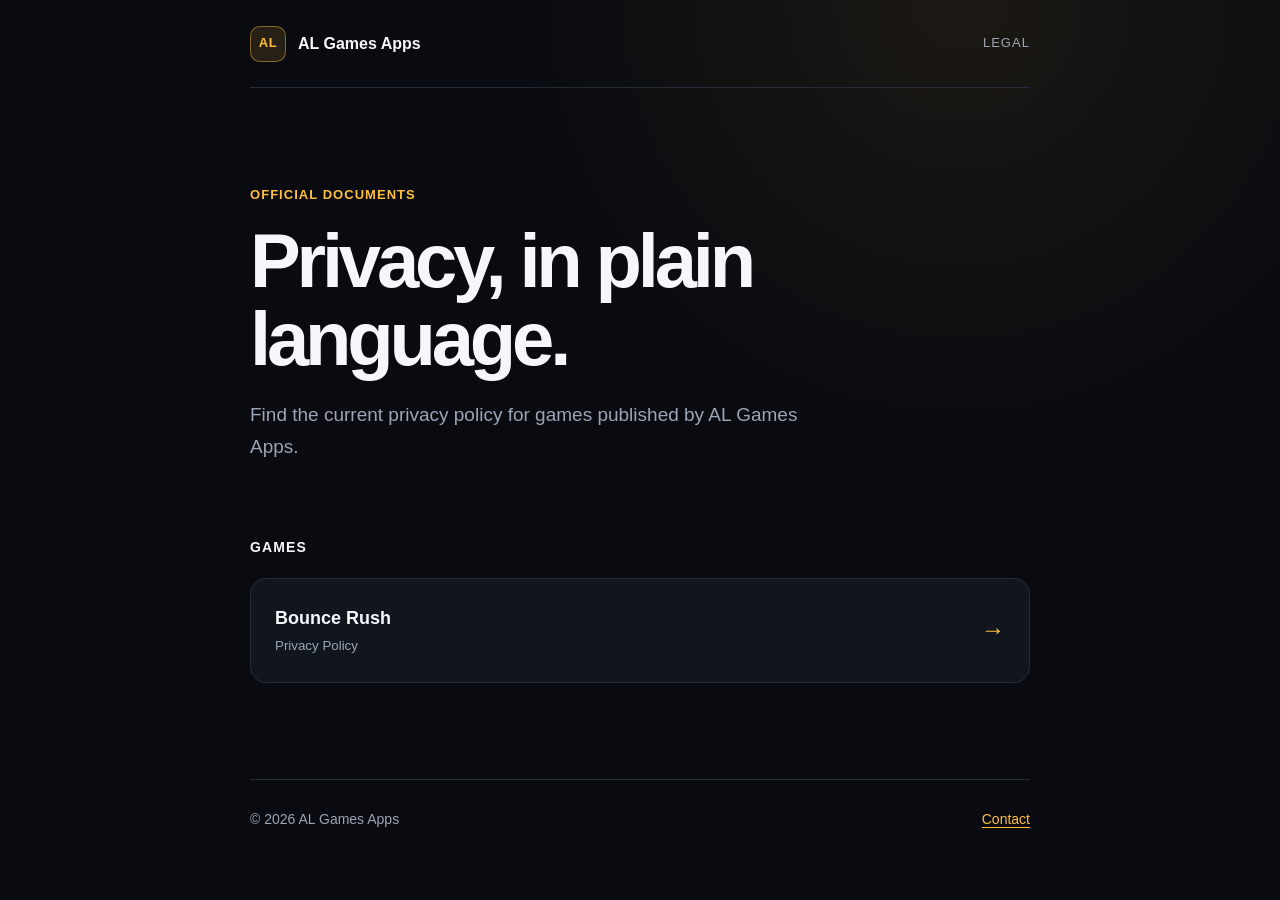
==== index.html @ 104a56b6 "Publish Bounce Rush privacy policy" ====
<!doctype html>
<html lang="en">
  <head>
    <meta charset="utf-8">
    <meta name="viewport" content="width=device-width, initial-scale=1">
    <meta name="robots" content="noindex, nofollow">
    <meta name="description" content="Official legal pages for games published by AL Games Apps.">
    <title>Legal — AL Games Apps</title>
    <link rel="stylesheet" href="/assets/styles.css">
  </head>
  <body>
    <main class="shell">
      <header class="site-header">
        <a class="brand" href="/" aria-label="AL Games Apps legal home">
          <span class="brand-mark" aria-hidden="true">AL</span>
          <span>AL Games Apps</span>
        </a>
        <span class="header-label">Legal</span>
      </header>

      <section class="hero">
        <p class="eyebrow">Official documents</p>
        <h1>Privacy, in plain language.</h1>
        <p class="hero-copy">
          Find the current privacy policy for games published by AL Games Apps.
        </p>
      </section>

      <section class="policy-list" aria-labelledby="games-heading">
        <h2 id="games-heading">Games</h2>
        <a class="policy-card" href="/bouncerush/privacy/">
          <span>
            <strong>Bounce Rush</strong>
            <small>Privacy Policy</small>
          </span>
          <span class="arrow" aria-hidden="true">→</span>
        </a>
      </section>

      <footer>
        <span>© <span id="year">2026</span> AL Games Apps</span>
        <a href="mailto:alimirzayef@gmail.com">Contact</a>
      </footer>
    </main>
    <script>
      document.getElementById("year").textContent = new Date().getFullYear();
    </script>
  </body>
</html>
---- assets/styles.css ----
:root {
  color-scheme: dark;
  --background: #090b10;
  --surface: #11151d;
  --surface-hover: #171c27;
  --text: #f5f7fb;
  --muted: #9ba5b5;
  --line: #252c39;
  --accent: #ffbe3f;
  --accent-soft: rgba(255, 190, 63, 0.12);
  --max-width: 780px;
}

* {
  box-sizing: border-box;
}

html {
  scroll-behavior: smooth;
}

body {
  min-height: 100vh;
  margin: 0;
  background:
    radial-gradient(circle at 75% 0%, rgba(255, 190, 63, 0.08), transparent 28rem),
    var(--background);
  color: var(--text);
  font-family:
    Inter, ui-sans-serif, -apple-system, BlinkMacSystemFont, "Segoe UI",
    sans-serif;
  font-size: 16px;
  line-height: 1.7;
  -webkit-font-smoothing: antialiased;
}

a {
  color: inherit;
}

.shell {
  width: min(calc(100% - 40px), var(--max-width));
  margin: 0 auto;
}

.site-header {
  display: flex;
  align-items: center;
  justify-content: space-between;
  min-height: 88px;
  border-bottom: 1px solid var(--line);
}

.brand {
  display: inline-flex;
  gap: 12px;
  align-items: center;
  color: var(--text);
  font-weight: 700;
  text-decoration: none;
}

.brand-mark {
  display: grid;
  width: 36px;
  height: 36px;
  place-items: center;
  border: 1px solid rgba(255, 190, 63, 0.45);
  border-radius: 10px;
  background: var(--accent-soft);
  color: var(--accent);
  font-size: 13px;
  letter-spacing: 0.04em;
}

.header-label,
.eyebrow,
.updated {
  color: var(--muted);
  font-size: 13px;
  letter-spacing: 0.08em;
  text-transform: uppercase;
}

.hero {
  padding: 96px 0 72px;
}

.hero.compact {
  padding: 72px 0 52px;
}

.eyebrow {
  margin: 0 0 16px;
  color: var(--accent);
  font-weight: 700;
}

h1,
h2,
h3,
p {
  margin-top: 0;
}

h1 {
  max-width: 680px;
  margin-bottom: 22px;
  font-size: clamp(2.6rem, 8vw, 4.75rem);
  line-height: 1.02;
  letter-spacing: -0.055em;
}

.compact h1 {
  font-size: clamp(2.45rem, 7vw, 4rem);
}

.hero-copy {
  max-width: 600px;
  margin-bottom: 0;
  color: var(--muted);
  font-size: 19px;
}

.updated {
  display: block;
  margin-top: 24px;
}

.policy-list {
  padding-bottom: 96px;
}

.policy-list h2 {
  margin-bottom: 18px;
  font-size: 14px;
  letter-spacing: 0.08em;
  text-transform: uppercase;
}

.policy-card {
  display: flex;
  align-items: center;
  justify-content: space-between;
  padding: 24px;
  border: 1px solid var(--line);
  border-radius: 16px;
  background: var(--surface);
  text-decoration: none;
  transition:
    transform 160ms ease,
    border-color 160ms ease,
    background 160ms ease;
}

.policy-card:hover,
.policy-card:focus-visible {
  border-color: rgba(255, 190, 63, 0.48);
  background: var(--surface-hover);
  transform: translateY(-2px);
}

.policy-card strong,
.policy-card small {
  display: block;
}

.policy-card strong {
  font-size: 18px;
}

.policy-card small {
  margin-top: 2px;
  color: var(--muted);
}

.arrow {
  color: var(--accent);
  font-size: 24px;
}

.document {
  padding-bottom: 72px;
}

.notice {
  margin-bottom: 48px;
  padding: 20px 22px;
  border: 1px solid rgba(255, 190, 63, 0.24);
  border-radius: 14px;
  background: var(--accent-soft);
  color: #e8dfcc;
}

.document section {
  padding: 34px 0;
  border-top: 1px solid var(--line);
}

.document h2 {
  margin-bottom: 14px;
  font-size: 23px;
  line-height: 1.3;
  letter-spacing: -0.02em;
}

.document h3 {
  margin: 24px 0 8px;
  font-size: 17px;
}

.document p,
.document li {
  color: #c4cbd6;
}

.document ul {
  padding-left: 22px;
}

.document li + li {
  margin-top: 8px;
}

.document a,
footer a {
  color: var(--accent);
  text-underline-offset: 3px;
}

footer {
  display: flex;
  justify-content: space-between;
  padding: 28px 0 44px;
  border-top: 1px solid var(--line);
  color: var(--muted);
  font-size: 14px;
}

@media (max-width: 560px) {
  .shell {
    width: min(calc(100% - 28px), var(--max-width));
  }

  .site-header {
    min-height: 74px;
  }

  .hero {
    padding: 64px 0 52px;
  }

  .hero.compact {
    padding: 52px 0 40px;
  }

  .policy-list {
    padding-bottom: 64px;
  }

  .document section {
    padding: 28px 0;
  }
}
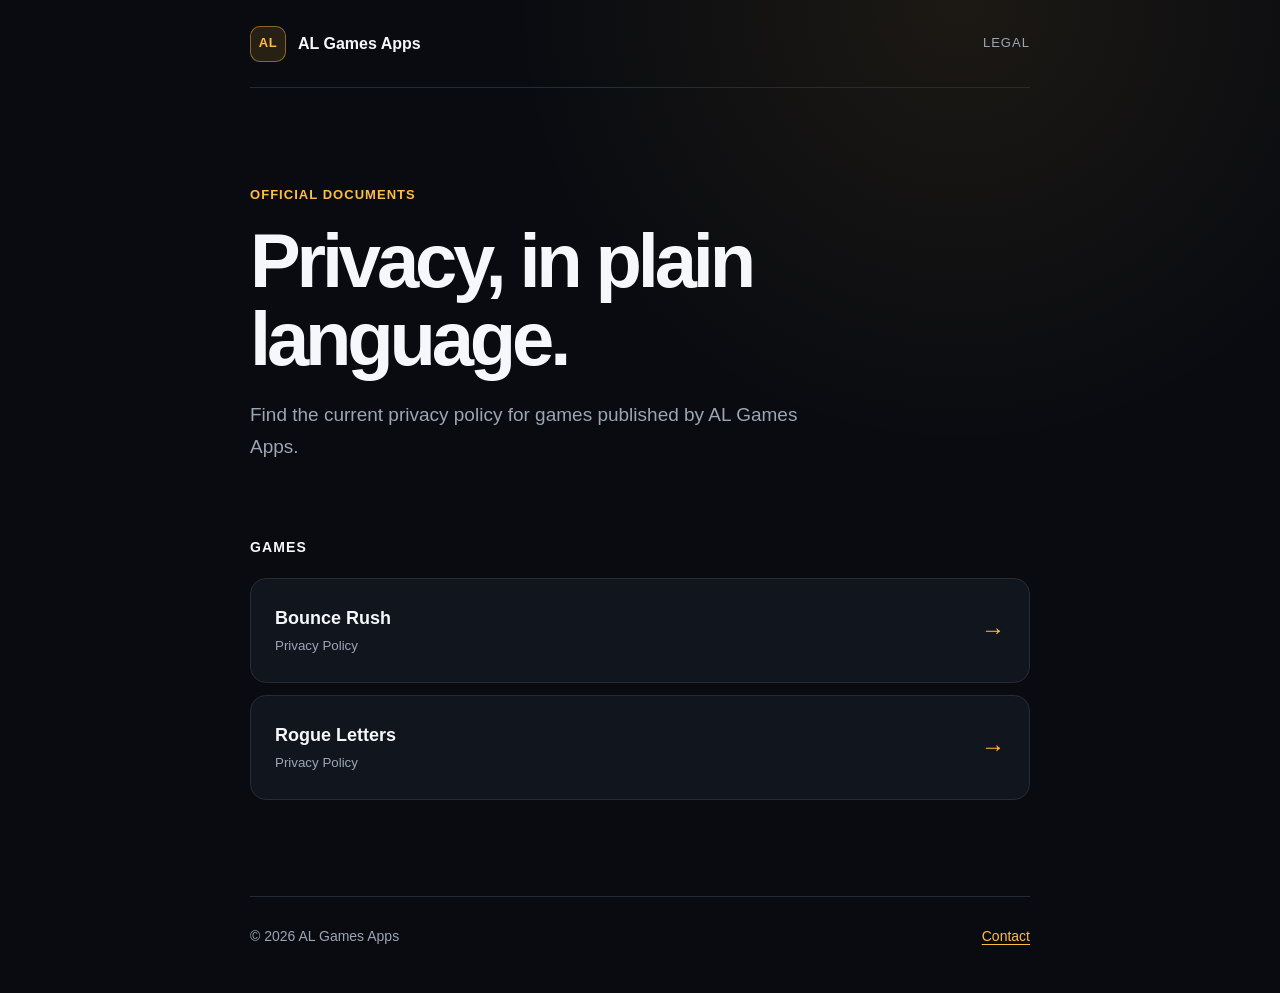
==== commit a7a69d50: "Publish Rogue Letters privacy policy" ====
--- a/index.html
+++ b/index.html
@@ -35,6 +35,13 @@
           </span>
           <span class="arrow" aria-hidden="true">→</span>
         </a>
+        <a class="policy-card" href="/rogueletters/privacy/">
+          <span>
+            <strong>Rogue Letters</strong>
+            <small>Privacy Policy</small>
+          </span>
+          <span class="arrow" aria-hidden="true">→</span>
+        </a>
       </section>
 
       <footer>
@@ -47,4 +54,3 @@
     </script>
   </body>
 </html>
-
--- a/assets/styles.css
+++ b/assets/styles.css
@@ -160,6 +160,10 @@
   transform: translateY(-2px);
 }
 
+.policy-card + .policy-card {
+  margin-top: 12px;
+}
+
 .policy-card strong,
 .policy-card small {
   display: block;
@@ -262,4 +266,3 @@
     padding: 28px 0;
   }
 }
-
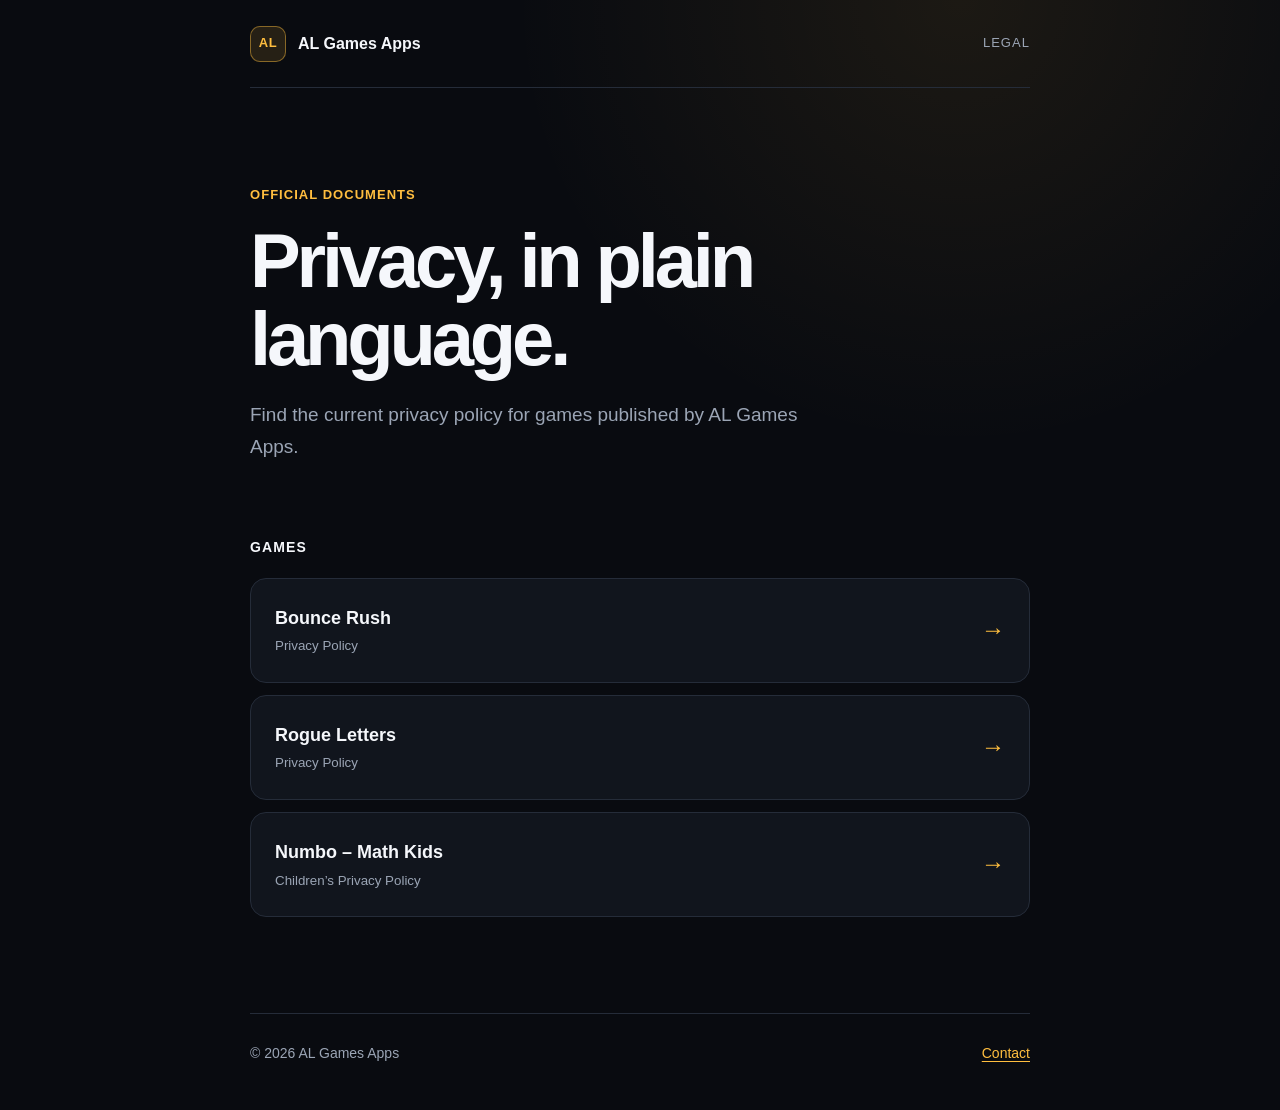
==== commit c7ceca35: "Publish Numbo Math Kids privacy policy" ====
--- a/index.html
+++ b/index.html
@@ -42,6 +42,13 @@
           </span>
           <span class="arrow" aria-hidden="true">→</span>
         </a>
+        <a class="policy-card" href="/numbo-math-kids/privacy/">
+          <span>
+            <strong>Numbo – Math Kids</strong>
+            <small>Children’s Privacy Policy</small>
+          </span>
+          <span class="arrow" aria-hidden="true">→</span>
+        </a>
       </section>
 
       <footer>
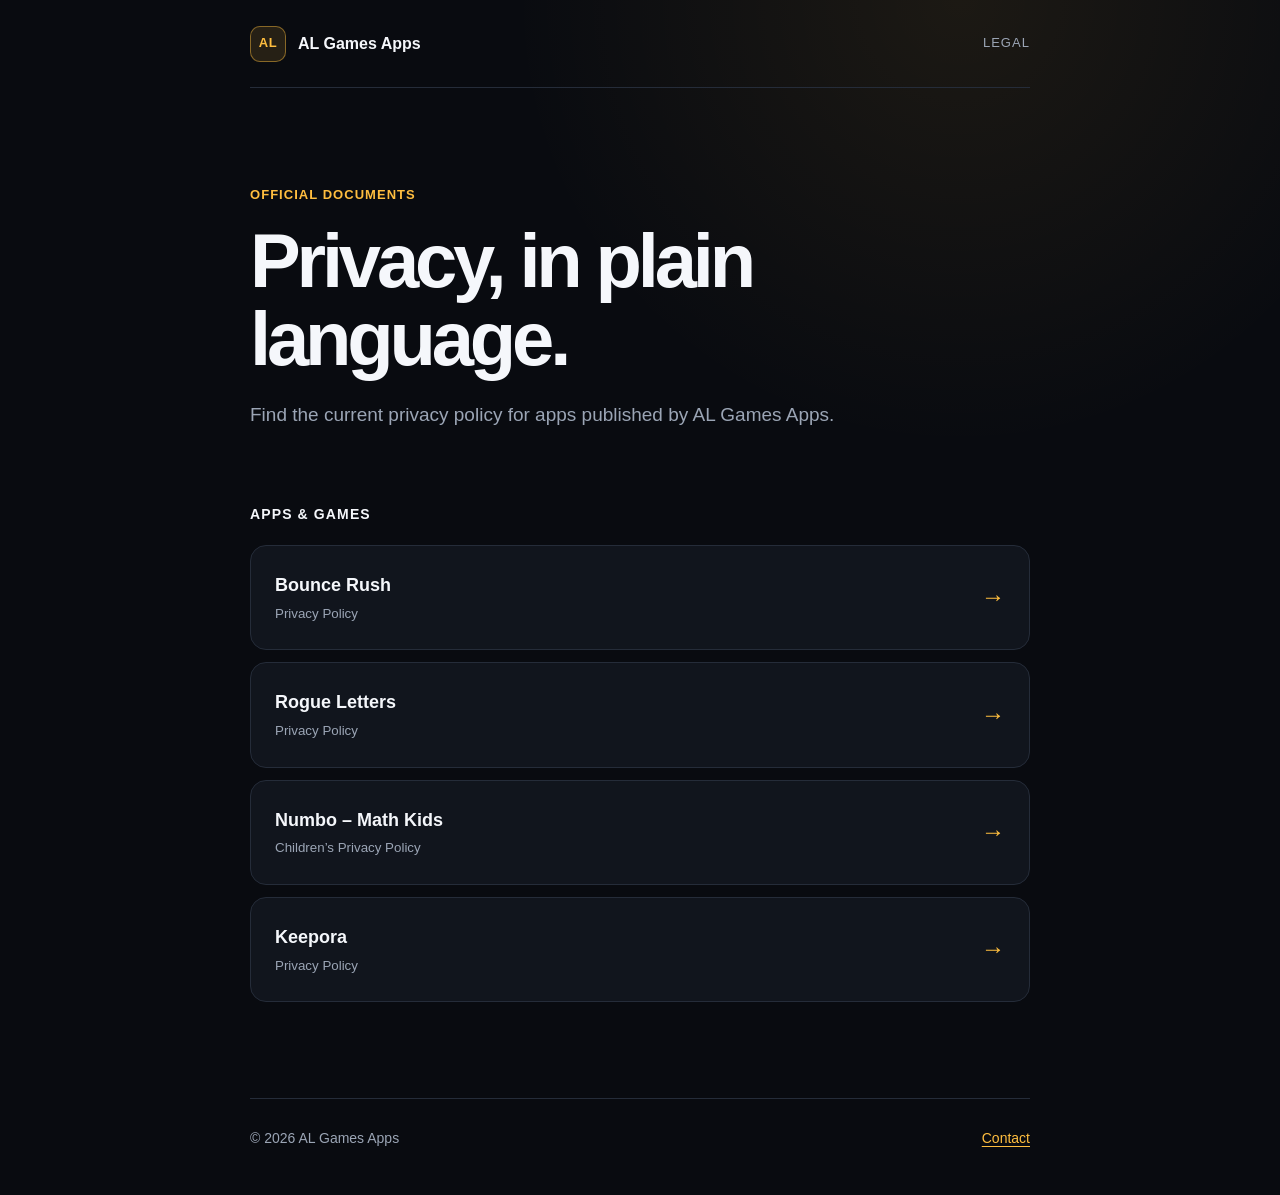
==== commit 00be8bb5: "Add Keepora privacy policy" ====
--- a/index.html
+++ b/index.html
@@ -4,7 +4,7 @@
     <meta charset="utf-8">
     <meta name="viewport" content="width=device-width, initial-scale=1">
     <meta name="robots" content="noindex, nofollow">
-    <meta name="description" content="Official legal pages for games published by AL Games Apps.">
+    <meta name="description" content="Official legal pages for apps published by AL Games Apps.">
     <title>Legal — AL Games Apps</title>
     <link rel="stylesheet" href="/assets/styles.css">
   </head>
@@ -22,12 +22,12 @@
         <p class="eyebrow">Official documents</p>
         <h1>Privacy, in plain language.</h1>
         <p class="hero-copy">
-          Find the current privacy policy for games published by AL Games Apps.
+          Find the current privacy policy for apps published by AL Games Apps.
         </p>
       </section>
 
       <section class="policy-list" aria-labelledby="games-heading">
-        <h2 id="games-heading">Games</h2>
+        <h2 id="games-heading">Apps &amp; Games</h2>
         <a class="policy-card" href="/bouncerush/privacy/">
           <span>
             <strong>Bounce Rush</strong>
@@ -49,6 +49,13 @@
           </span>
           <span class="arrow" aria-hidden="true">→</span>
         </a>
+        <a class="policy-card" href="/keepora/privacy/">
+          <span>
+            <strong>Keepora</strong>
+            <small>Privacy Policy</small>
+          </span>
+          <span class="arrow" aria-hidden="true">→</span>
+        </a>
       </section>
 
       <footer>
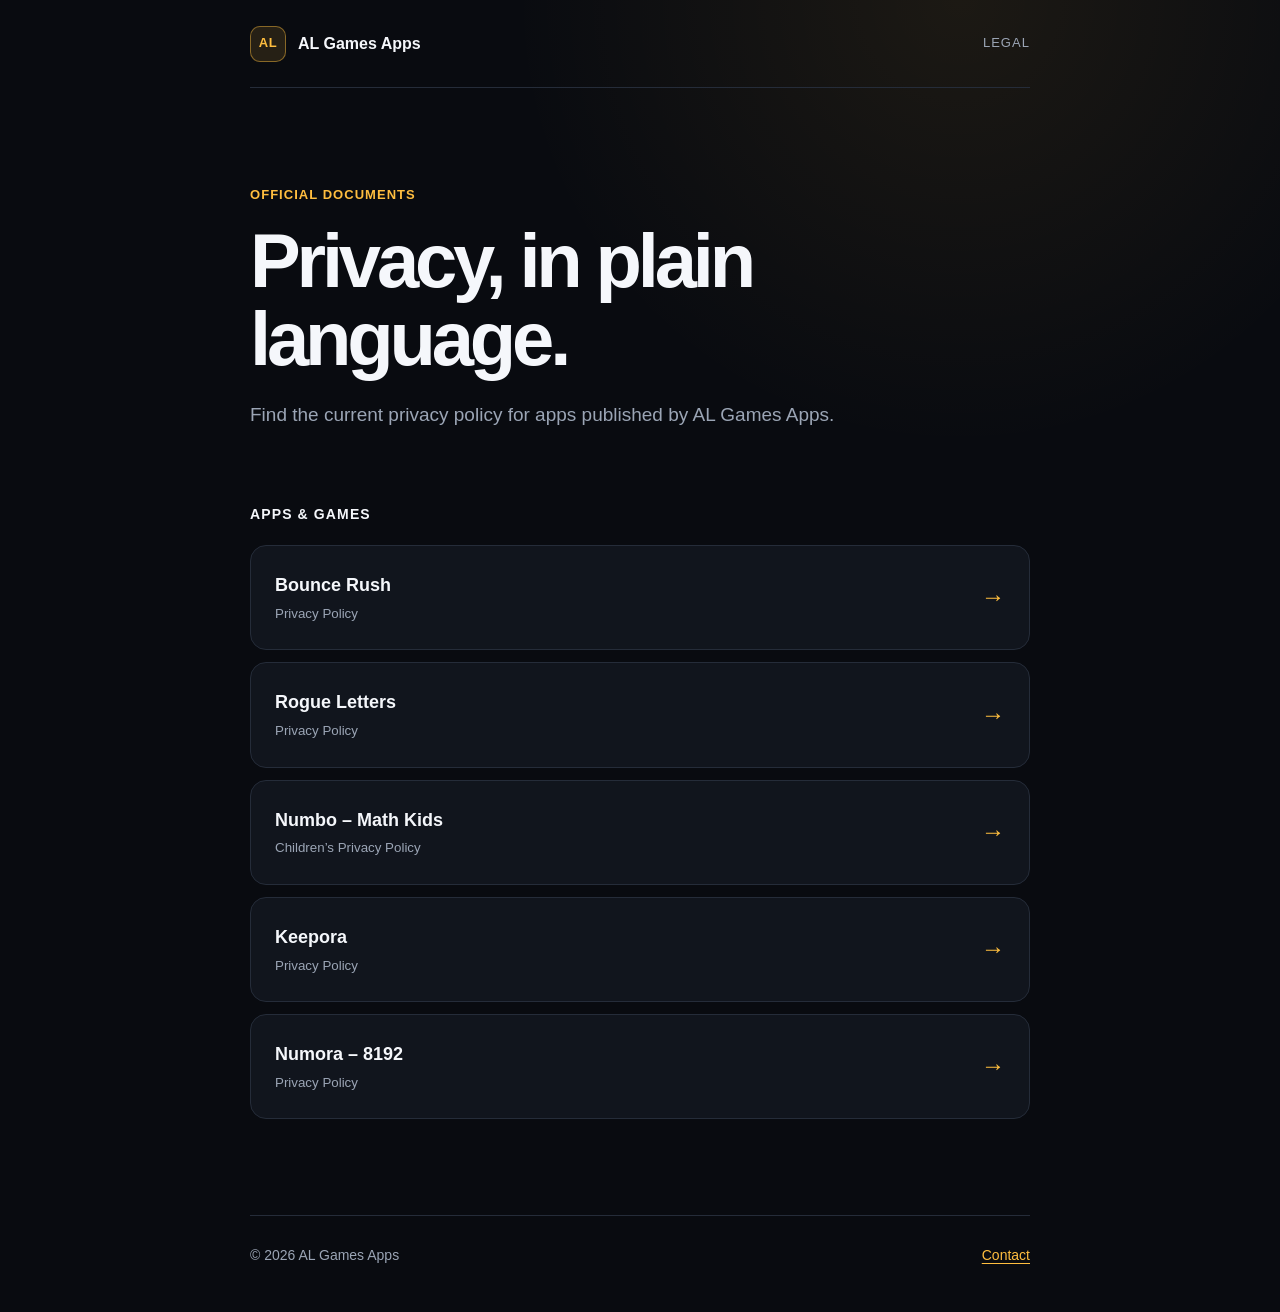
==== commit 677655ed: "Add Numora 8192 privacy policy" ====
--- a/index.html
+++ b/index.html
@@ -56,6 +56,13 @@
           </span>
           <span class="arrow" aria-hidden="true">→</span>
         </a>
+        <a class="policy-card" href="/numora-8192/privacy/">
+          <span>
+            <strong>Numora – 8192</strong>
+            <small>Privacy Policy</small>
+          </span>
+          <span class="arrow" aria-hidden="true">→</span>
+        </a>
       </section>
 
       <footer>
